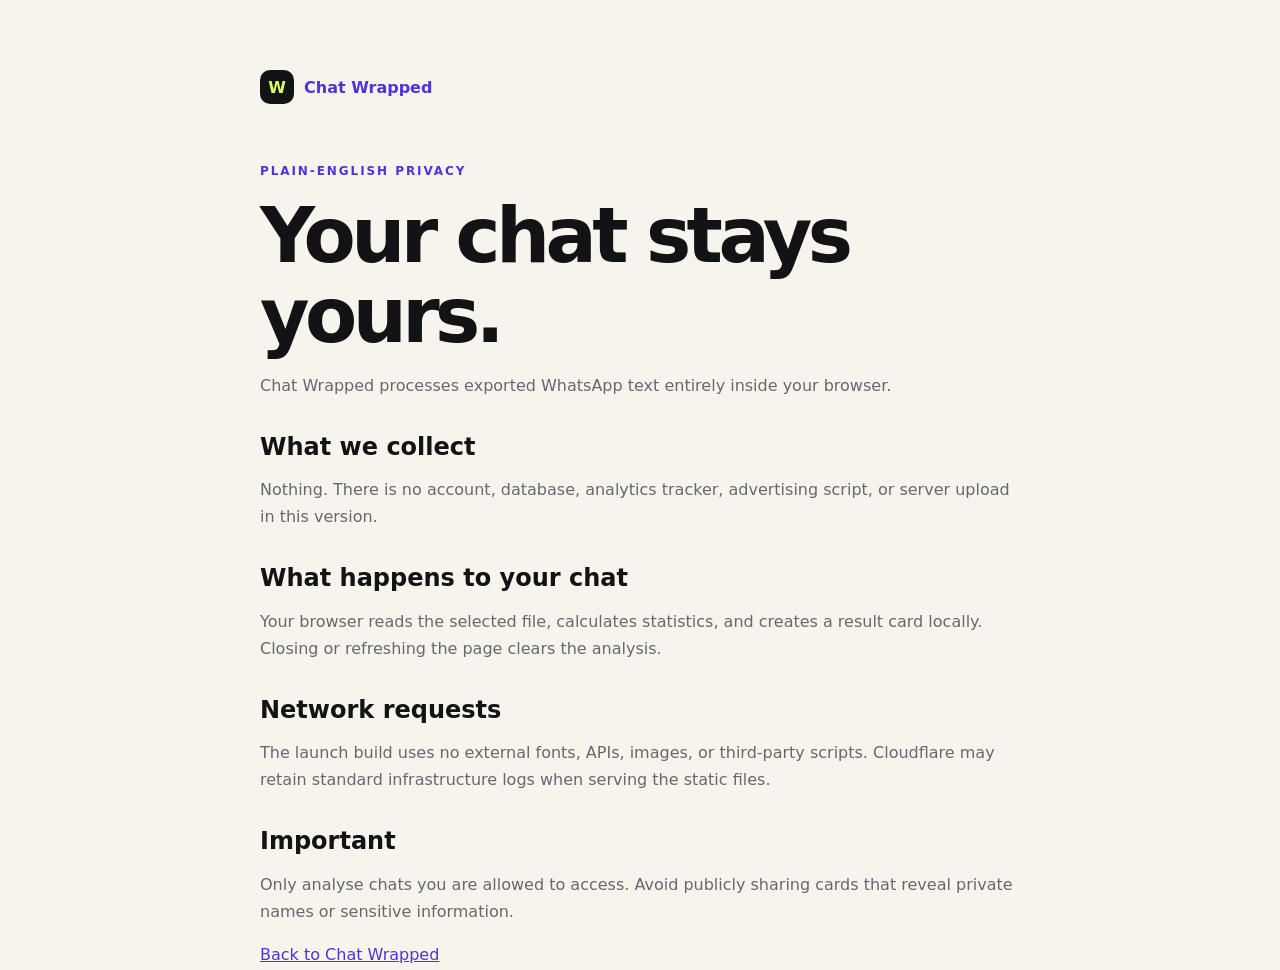
==== privacy.html @ ed464020 "Prepare zero-cost public launch" ====
<!doctype html>
<html lang="en">
  <head>
    <meta charset="UTF-8" />
    <meta name="viewport" content="width=device-width, initial-scale=1.0" />
    <meta name="description" content="Chat Wrapped privacy policy." />
    <title>Privacy - Chat Wrapped</title>
    <link rel="stylesheet" href="styles.css" />
    <style>
      .privacy-page { max-width: 760px; margin: 70px auto 120px; }
      .privacy-page h1 { font-size: clamp(42px, 8vw, 76px); }
      .privacy-page h2 { margin-top: 36px; font-size: 24px; }
      .privacy-page p, .privacy-page li { color: var(--muted); line-height: 1.7; }
      .privacy-page a { color: var(--purple-dark); }
    </style>
  </head>
  <body>
    <main class="privacy-page">
      <a class="brand" href="index.html"><span class="brand-mark">W</span><span>Chat Wrapped</span></a>
      <div class="eyebrow" style="margin-top: 60px">Plain-English privacy</div>
      <h1>Your chat stays yours.</h1>
      <p>Chat Wrapped processes exported WhatsApp text entirely inside your browser.</p>
      <h2>What we collect</h2>
      <p>Nothing. There is no account, database, analytics tracker, advertising script, or server upload in this version.</p>
      <h2>What happens to your chat</h2>
      <p>Your browser reads the selected file, calculates statistics, and creates a result card locally. Closing or refreshing the page clears the analysis.</p>
      <h2>Network requests</h2>
      <p>The launch build uses no external fonts, APIs, images, or third-party scripts. Cloudflare may retain standard infrastructure logs when serving the static files.</p>
      <h2>Important</h2>
      <p>Only analyse chats you are allowed to access. Avoid publicly sharing cards that reveal private names or sensitive information.</p>
      <p><a href="index.html">Back to Chat Wrapped</a></p>
    </main>
  </body>
</html>
---- styles.css ----
:root {
  --ink: #131315;
  --muted: #68676f;
  --paper: #f7f4ed;
  --white: #fff;
  --purple: #7655ff;
  --purple-dark: #5132dc;
  --lime: #d8ff63;
  --line: rgba(19, 19, 21, 0.12);
  --shadow: 0 24px 80px rgba(36, 25, 82, 0.12);
}

* {
  box-sizing: border-box;
}

html {
  scroll-behavior: smooth;
}

body {
  margin: 0;
  min-height: 100vh;
  overflow-x: hidden;
  background: var(--paper);
  color: var(--ink);
  font-family: Inter, ui-sans-serif, system-ui, -apple-system, BlinkMacSystemFont, "Segoe UI", sans-serif;
}

button,
textarea,
select {
  font: inherit;
}

button {
  cursor: pointer;
}

.ambient {
  position: fixed;
  z-index: -1;
  width: 520px;
  height: 520px;
  border-radius: 50%;
  filter: blur(110px);
  opacity: 0.2;
  pointer-events: none;
}

.ambient-one {
  top: -220px;
  left: -180px;
  background: #9f86ff;
}

.ambient-two {
  right: -240px;
  top: 340px;
  background: #d8ff63;
}

.site-header {
  width: min(1120px, calc(100% - 40px));
  margin: 0 auto;
  padding: 28px 0;
  display: flex;
  justify-content: space-between;
  align-items: center;
}

.brand {
  display: inline-flex;
  align-items: center;
  gap: 10px;
  color: var(--ink);
  text-decoration: none;
  font-family: inherit;
  font-weight: 800;
}

.brand-mark {
  display: grid;
  width: 34px;
  height: 34px;
  place-items: center;
  border-radius: 10px;
  background: var(--ink);
  color: var(--lime);
}

.privacy-pill {
  display: inline-flex;
  align-items: center;
  gap: 8px;
  padding: 8px 12px;
  border: 1px solid var(--line);
  border-radius: 999px;
  background: rgba(255, 255, 255, 0.55);
  color: var(--muted);
  font-size: 13px;
  font-weight: 600;
}

.privacy-dot {
  width: 7px;
  height: 7px;
  border-radius: 50%;
  background: #24b46b;
  box-shadow: 0 0 0 4px rgba(36, 180, 107, 0.13);
}

main {
  width: min(1120px, calc(100% - 40px));
  margin: 0 auto;
}

.hero {
  padding: 76px 0 100px;
  text-align: center;
}

.eyebrow {
  margin-bottom: 18px;
  color: var(--purple-dark);
  font-size: 12px;
  font-weight: 800;
  letter-spacing: 0.16em;
  text-transform: uppercase;
}

h1,
h2,
h3 {
  margin: 0;
  font-family: inherit;
  line-height: 1.05;
}

h1 {
  max-width: 840px;
  margin-inline: auto;
  font-size: clamp(48px, 8vw, 88px);
  letter-spacing: -0.06em;
}

h1 span {
  color: var(--purple);
}

.hero-copy {
  max-width: 650px;
  margin: 26px auto 20px;
  color: var(--muted);
  font-size: clamp(17px, 2vw, 20px);
  line-height: 1.6;
}

.hero-badges {
  display: flex;
  justify-content: center;
  flex-wrap: wrap;
  gap: 8px;
  margin-bottom: 34px;
}

.hero-badges span {
  padding: 7px 11px;
  border-radius: 999px;
  background: rgba(118, 85, 255, 0.09);
  color: var(--purple-dark);
  font-size: 12px;
  font-weight: 700;
}

.upload-card {
  width: min(620px, 100%);
  margin: 0 auto;
  padding: 14px;
  border: 1px solid rgba(255, 255, 255, 0.7);
  border-radius: 28px;
  background: rgba(255, 255, 255, 0.76);
  box-shadow: var(--shadow);
  backdrop-filter: blur(18px);
}

.step-tabs {
  display: grid;
  grid-template-columns: 1fr 1fr;
  gap: 6px;
  padding: 5px;
  border-radius: 14px;
  background: #eeeae2;
}

.tab {
  border: 0;
  border-radius: 10px;
  padding: 10px;
  background: transparent;
  color: var(--muted);
  font-weight: 700;
}

.tab.active {
  background: var(--white);
  color: var(--ink);
  box-shadow: 0 3px 12px rgba(22, 16, 40, 0.08);
}

.tab-panel {
  display: none;
  margin-top: 12px;
}

.tab-panel.active {
  display: block;
}

.drop-zone {
  min-height: 240px;
  padding: 32px 22px;
  display: flex;
  flex-direction: column;
  justify-content: center;
  align-items: center;
  gap: 7px;
  border: 1.5px dashed rgba(118, 85, 255, 0.42);
  border-radius: 18px;
  background: linear-gradient(145deg, rgba(118, 85, 255, 0.055), rgba(216, 255, 99, 0.07));
  transition: 180ms ease;
}

.drop-zone.dragging,
.drop-zone:hover {
  border-color: var(--purple);
  background: rgba(118, 85, 255, 0.08);
  transform: translateY(-1px);
}

.drop-zone input {
  display: none;
}

.drop-zone strong {
  font-size: 17px;
}

.drop-zone > span:not(.upload-icon),
.drop-zone small {
  color: var(--muted);
}

.upload-icon {
  display: grid;
  width: 54px;
  height: 54px;
  margin-bottom: 8px;
  place-items: center;
  border-radius: 16px;
  background: var(--purple);
  color: var(--white);
}

.upload-icon svg,
.primary-button svg,
.privacy-note svg {
  width: 23px;
  fill: none;
  stroke: currentColor;
  stroke-width: 1.8;
  stroke-linecap: round;
  stroke-linejoin: round;
}

textarea {
  width: 100%;
  min-height: 240px;
  resize: vertical;
  border: 1px solid var(--line);
  border-radius: 18px;
  padding: 18px;
  outline: 0;
  background: #fbfaf7;
  color: var(--ink);
  line-height: 1.55;
}

textarea:focus {
  border-color: var(--purple);
  box-shadow: 0 0 0 4px rgba(118, 85, 255, 0.1);
}

.primary-button,
.secondary-button,
.demo-button {
  border: 0;
  border-radius: 14px;
  font-weight: 800;
  transition: 160ms ease;
}

.primary-button {
  width: 100%;
  margin-top: 12px;
  padding: 16px 20px;
  display: flex;
  justify-content: center;
  align-items: center;
  gap: 10px;
  background: var(--ink);
  color: var(--white);
}

.primary-button:hover {
  background: var(--purple-dark);
  transform: translateY(-1px);
}

.primary-button:disabled {
  cursor: wait;
  opacity: 0.6;
}

.demo-button {
  margin: 8px 0 4px;
  padding: 8px 14px;
  background: transparent;
  color: var(--purple-dark);
}

.demo-button:hover {
  background: rgba(118, 85, 255, 0.08);
}

.privacy-note {
  display: flex;
  align-items: center;
  gap: 10px;
  padding: 14px 10px 5px;
  color: var(--muted);
  text-align: left;
  font-size: 12px;
  line-height: 1.4;
}

.privacy-note svg {
  width: 18px;
  flex: 0 0 auto;
  color: #24a365;
}

.error-message {
  display: none;
  margin-top: 10px;
  padding: 11px 13px;
  border-radius: 10px;
  background: #fff0ee;
  color: #a62c20;
  text-align: left;
  font-size: 13px;
  font-weight: 600;
}

.error-message.visible {
  display: block;
}

.export-help {
  width: min(620px, 100%);
  margin: 20px auto 0;
  color: var(--muted);
  text-align: left;
  font-size: 13px;
}

.export-help summary {
  cursor: pointer;
  text-align: center;
  font-weight: 700;
}

.export-help div {
  margin-top: 12px;
  padding: 14px 18px;
  border: 1px solid var(--line);
  border-radius: 14px;
  background: rgba(255, 255, 255, 0.52);
}

.results {
  padding: 48px 0 80px;
}

.hidden {
  display: none;
}

.results-header {
  margin-bottom: 34px;
  display: flex;
  justify-content: space-between;
  align-items: end;
  gap: 20px;
}

.results-header h2,
.share-copy h2 {
  font-size: clamp(36px, 5vw, 60px);
  letter-spacing: -0.05em;
}

.results-header p {
  margin: 10px 0 0;
  color: var(--muted);
}

.secondary-button {
  padding: 12px 16px;
  border: 1px solid var(--line);
  background: rgba(255, 255, 255, 0.62);
  color: var(--ink);
}

.secondary-button:hover {
  border-color: var(--purple);
  color: var(--purple-dark);
}

.spotlight-grid,
.stat-grid,
.insights-grid {
  display: grid;
  gap: 16px;
}

.spotlight-grid {
  grid-template-columns: 1.3fr 1fr;
}

.stat-grid {
  grid-template-columns: repeat(4, 1fr);
  margin-top: 16px;
}

.stat-card,
.panel {
  position: relative;
  overflow: hidden;
  border: 1px solid rgba(255, 255, 255, 0.8);
  border-radius: 24px;
  background: rgba(255, 255, 255, 0.72);
  box-shadow: 0 12px 34px rgba(36, 25, 82, 0.06);
}

.stat-card {
  min-height: 180px;
  padding: 24px;
}

.hero-stat {
  min-height: 270px;
  padding: 30px;
}

.stat-card.purple {
  background: var(--purple);
  color: var(--white);
}

.stat-card.lime {
  background: var(--lime);
}

.card-kicker {
  display: block;
  margin-bottom: 16px;
  color: var(--muted);
  font-size: 11px;
  font-weight: 800;
  letter-spacing: 0.12em;
  text-transform: uppercase;
}

.purple .card-kicker,
.purple p {
  color: rgba(255, 255, 255, 0.74);
}

.stat-card strong {
  display: block;
  font-family: inherit;
  font-size: clamp(28px, 4vw, 50px);
  line-height: 1;
  letter-spacing: -0.045em;
}

.hero-stat strong {
  font-size: clamp(48px, 7vw, 78px);
}

.stat-card p {
  margin: 12px 0 0;
  color: var(--muted);
  font-size: 13px;
}

.award-icon {
  position: absolute;
  right: -15px;
  bottom: -25px;
  color: rgba(19, 19, 21, 0.1);
  font-family: inherit;
  font-size: 130px;
  font-weight: 800;
  line-height: 1;
}

.mini-bars {
  position: absolute;
  right: 30px;
  bottom: 28px;
  left: 30px;
  height: 44px;
  display: flex;
  align-items: end;
  gap: 5px;
  opacity: 0.6;
}

.mini-bars span {
  flex: 1;
  min-height: 5px;
  border-radius: 4px 4px 1px 1px;
  background: var(--white);
}

.insights-grid {
  grid-template-columns: 1fr 1fr;
  margin-top: 16px;
}

.panel {
  min-height: 330px;
  padding: 28px;
}

.panel-heading {
  margin-bottom: 28px;
  display: flex;
  justify-content: space-between;
  align-items: center;
}

.panel-heading .card-kicker {
  margin-bottom: 9px;
}

.panel h3 {
  font-size: 25px;
  letter-spacing: -0.03em;
}

.participant-row {
  margin-bottom: 20px;
}

.participant-meta {
  margin-bottom: 8px;
  display: flex;
  justify-content: space-between;
  gap: 10px;
  font-size: 13px;
  font-weight: 700;
}

.participant-meta span:last-child {
  color: var(--muted);
}

.progress-track {
  height: 11px;
  overflow: hidden;
  border-radius: 99px;
  background: #ebe8e2;
}

.progress-fill {
  height: 100%;
  border-radius: inherit;
  background: var(--purple);
}

.participant-row:nth-child(2) .progress-fill {
  background: #b991ff;
}

.participant-row:nth-child(3) .progress-fill {
  background: #e1b544;
}

.word-cloud {
  min-height: 220px;
  display: flex;
  flex-wrap: wrap;
  justify-content: center;
  align-content: center;
  gap: 8px 15px;
}

.word-cloud span {
  color: var(--purple-dark);
  font-weight: 800;
  line-height: 1;
}

.emoji-list {
  display: grid;
  grid-template-columns: repeat(5, 1fr);
  gap: 10px;
}

.emoji-item {
  padding: 14px 8px;
  border-radius: 16px;
  background: #f0ede7;
  text-align: center;
}

.emoji-item strong {
  display: block;
  margin-bottom: 5px;
  font-size: 30px;
}

.emoji-item span {
  color: var(--muted);
  font-size: 11px;
  font-weight: 700;
}

.day-chart {
  min-height: 220px;
  display: flex;
  align-items: end;
  gap: 10px;
}

.day-column {
  height: 200px;
  flex: 1;
  display: flex;
  flex-direction: column;
  justify-content: end;
  align-items: center;
  gap: 8px;
}

.day-bar {
  width: 100%;
  min-height: 3px;
  border-radius: 8px 8px 3px 3px;
  background: linear-gradient(var(--purple), #a58eff);
}

.day-column span {
  color: var(--muted);
  font-size: 10px;
  font-weight: 700;
}

.share-section {
  margin-top: 48px;
  padding-top: 48px;
  border-top: 1px solid var(--line);
}

.share-copy {
  max-width: 650px;
}

.share-copy p {
  color: var(--muted);
}

.share-layout {
  margin-top: 30px;
  display: grid;
  grid-template-columns: minmax(0, 420px) 260px;
  gap: 30px;
  align-items: start;
}

#share-canvas {
  width: 100%;
  border-radius: 22px;
  box-shadow: var(--shadow);
}

.share-actions {
  display: grid;
  gap: 10px;
}

.share-actions label {
  color: var(--muted);
  font-size: 12px;
  font-weight: 700;
}

.share-actions select {
  width: 100%;
  margin-top: 7px;
  padding: 13px;
  border: 1px solid var(--line);
  border-radius: 12px;
  background: var(--white);
  color: var(--ink);
}

.share-actions .primary-button {
  margin-top: 6px;
}

.fine-print {
  margin-top: 30px;
  color: var(--muted);
  font-size: 11px;
}

footer {
  width: min(1120px, calc(100% - 40px));
  margin: 0 auto;
  padding: 28px 0;
  border-top: 1px solid var(--line);
  color: var(--muted);
  font-size: 12px;
}

footer span {
  float: right;
}

footer a {
  color: inherit;
}

@media (max-width: 850px) {
  .hero {
    padding-top: 48px;
  }

  .spotlight-grid,
  .insights-grid {
    grid-template-columns: 1fr;
  }

  .stat-grid {
    grid-template-columns: 1fr 1fr;
  }
}

@media (max-width: 620px) {
  .site-header,
  main,
  footer {
    width: min(100% - 24px, 1120px);
  }

  .site-header {
    padding-top: 18px;
  }

  .privacy-pill {
    font-size: 0;
  }

  .privacy-pill::after {
    content: "Private";
    font-size: 12px;
  }

  .hero {
    padding: 38px 0 70px;
  }

  h1 {
    font-size: clamp(44px, 14vw, 68px);
  }

  .upload-card {
    border-radius: 22px;
  }

  .drop-zone {
    min-height: 210px;
  }

  .results-header {
    align-items: start;
    flex-direction: column;
  }

  .stat-grid {
    grid-template-columns: 1fr;
  }

  .hero-stat {
    min-height: 240px;
  }

  .panel {
    padding: 22px;
  }

  .emoji-list {
    grid-template-columns: repeat(5, minmax(52px, 1fr));
    overflow-x: auto;
  }

  .share-layout {
    grid-template-columns: 1fr;
  }

  footer span {
    display: block;
    float: none;
    margin-top: 6px;
  }
}

@media (prefers-reduced-motion: reduce) {
  * {
    scroll-behavior: auto !important;
    transition: none !important;
  }
}
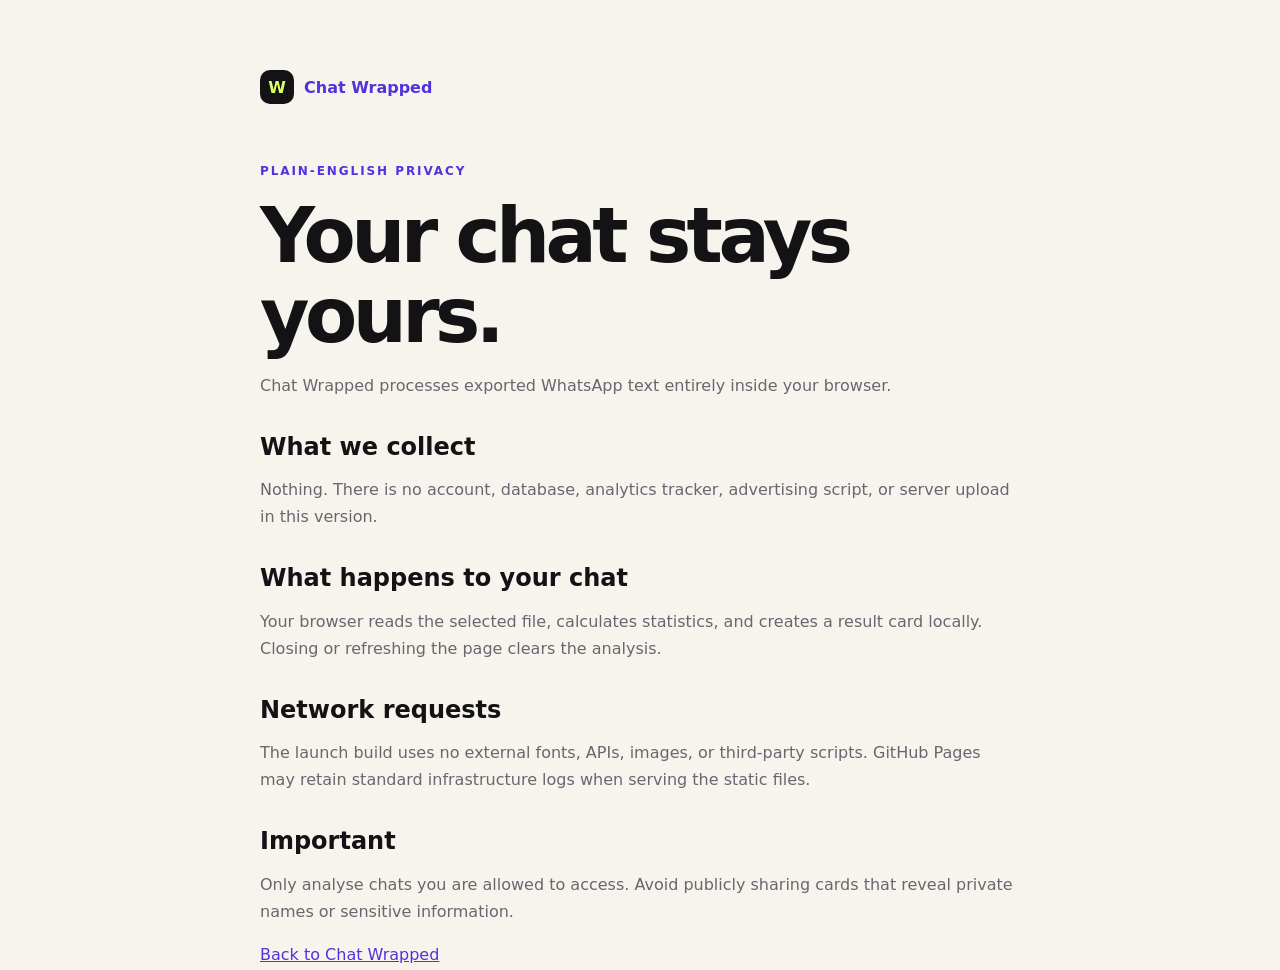
==== commit e7f9e482: "Switch deployment to GitHub Pages" ====
--- a/privacy.html
+++ b/privacy.html
@@ -25,7 +25,7 @@
       <h2>What happens to your chat</h2>
       <p>Your browser reads the selected file, calculates statistics, and creates a result card locally. Closing or refreshing the page clears the analysis.</p>
       <h2>Network requests</h2>
-      <p>The launch build uses no external fonts, APIs, images, or third-party scripts. Cloudflare may retain standard infrastructure logs when serving the static files.</p>
+      <p>The launch build uses no external fonts, APIs, images, or third-party scripts. GitHub Pages may retain standard infrastructure logs when serving the static files.</p>
       <h2>Important</h2>
       <p>Only analyse chats you are allowed to access. Avoid publicly sharing cards that reveal private names or sensitive information.</p>
       <p><a href="index.html">Back to Chat Wrapped</a></p>
